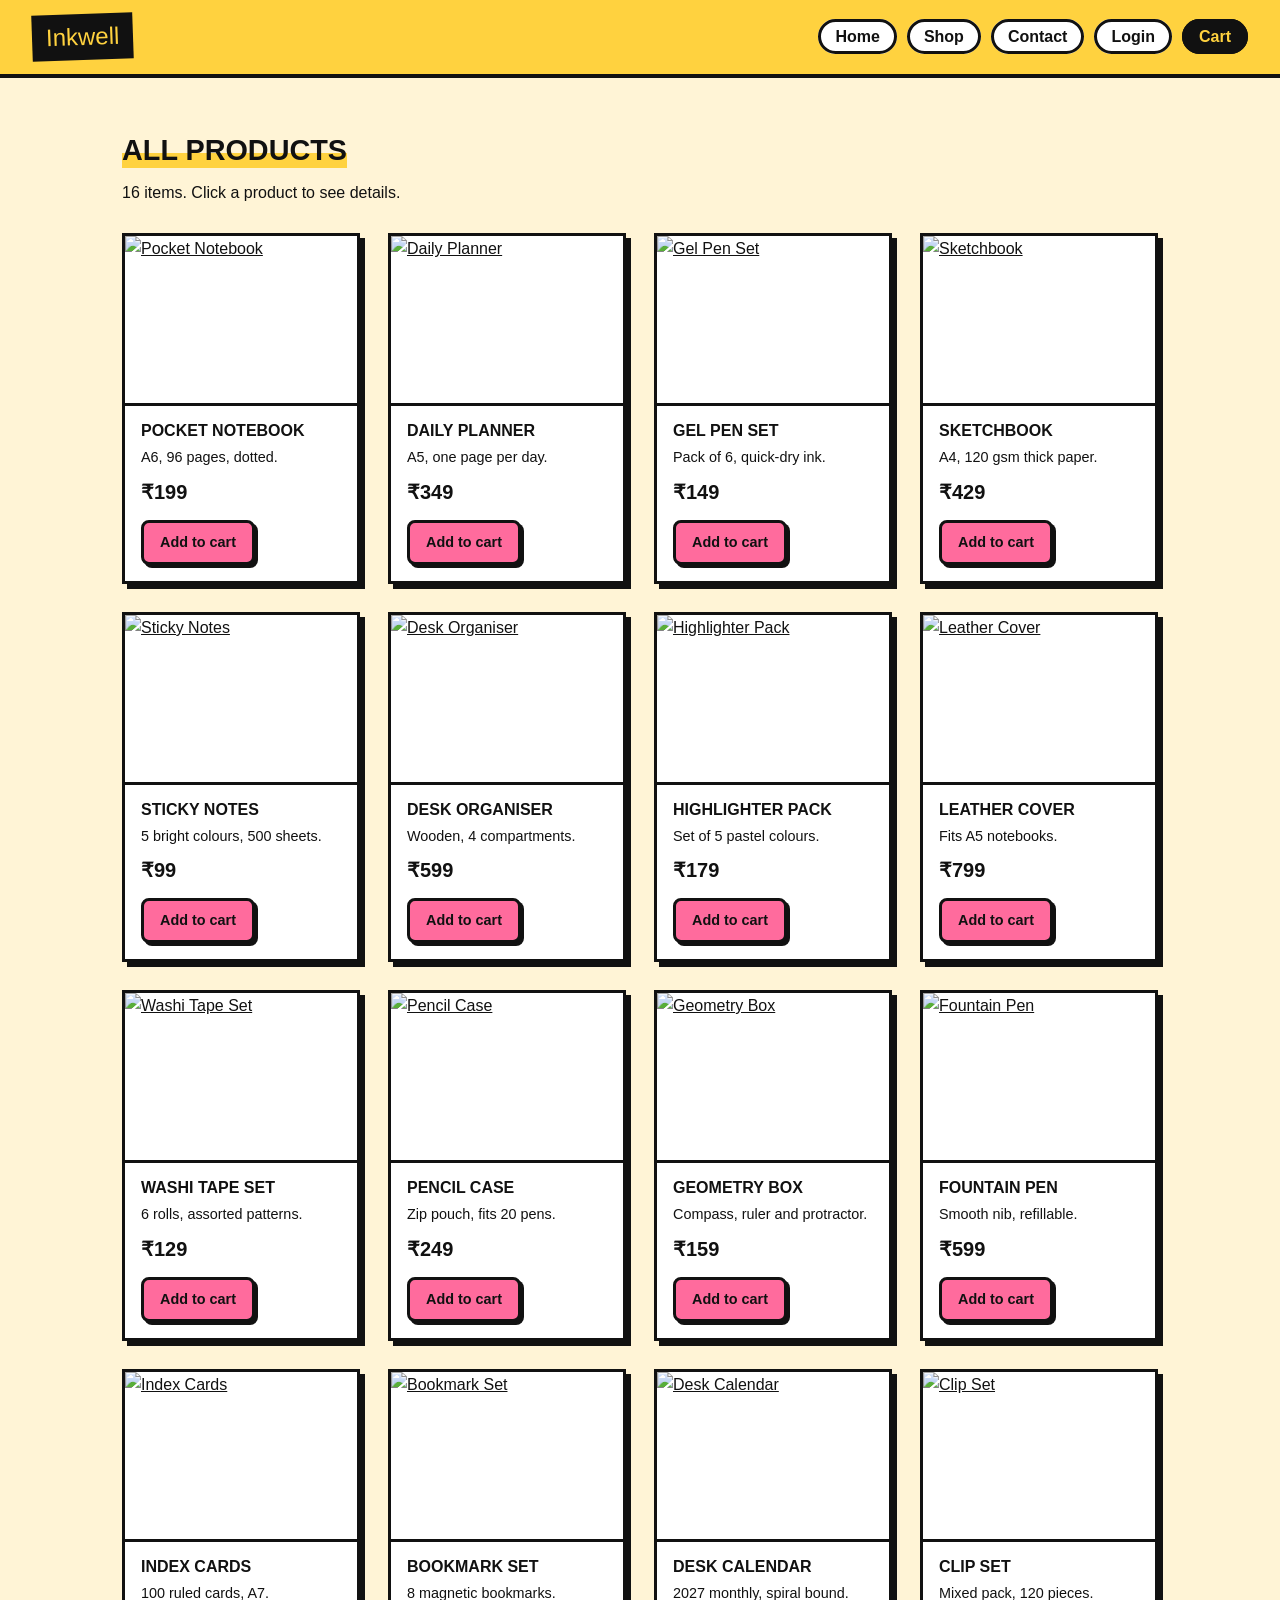
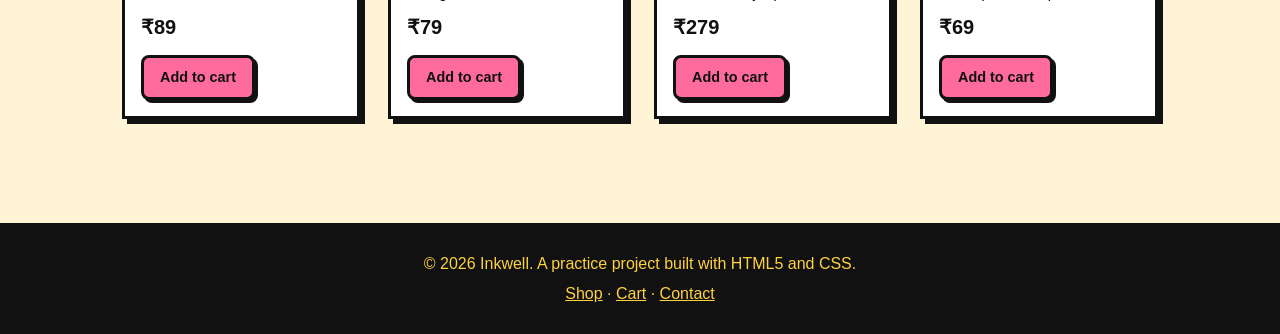
==== products.html @ 36484635 "Add files via upload" ====
<!DOCTYPE html>
<html lang="en">
<head>
  <meta charset="UTF-8">
  <meta name="viewport" content="width=device-width, initial-scale=1">
  <title>Shop – Inkwell</title>
  <link rel="stylesheet" href="style.css">
</head>
<body>
  <header class="site-header">
    <a href="index.html" class="logo">Inkwell</a>
    <nav>
      <ul class="nav-links">
        <li><a href="index.html">Home</a></li>
        <li><a href="products.html">Shop</a></li>
        <li><a href="contact.html">Contact</a></li>
        <li><a href="login.html">Login</a></li>
        <li><a href="cart.html" class="cart-link">Cart</a></li>
      </ul>
    </nav>
  </header>
  <main>
    <section class="section">
      <h2>All products</h2>
      <p class="section-intro">16 items. Click a product to see details.</p>
      <div class="product-grid">
        <article class="card">
          <a href="product.html"><img class="card-img" src="images/p1.svg" alt="Pocket Notebook"></a>
          <div class="card-body">
            <h3><a href="product.html">Pocket Notebook</a></h3>
            <p class="desc">A6, 96 pages, dotted.</p>
            <p class="price">₹199</p>
            <a href="cart.html" class="btn btn-small">Add to cart</a>
          </div>
        </article>
        <article class="card">
          <a href="product.html"><img class="card-img" src="images/p2.svg" alt="Daily Planner"></a>
          <div class="card-body">
            <h3><a href="product.html">Daily Planner</a></h3>
            <p class="desc">A5, one page per day.</p>
            <p class="price">₹349</p>
            <a href="cart.html" class="btn btn-small">Add to cart</a>
          </div>
        </article>
        <article class="card">
          <a href="product.html"><img class="card-img" src="images/p3.svg" alt="Gel Pen Set"></a>
          <div class="card-body">
            <h3><a href="product.html">Gel Pen Set</a></h3>
            <p class="desc">Pack of 6, quick-dry ink.</p>
            <p class="price">₹149</p>
            <a href="cart.html" class="btn btn-small">Add to cart</a>
          </div>
        </article>
        <article class="card">
          <a href="product.html"><img class="card-img" src="images/p4.svg" alt="Sketchbook"></a>
          <div class="card-body">
            <h3><a href="product.html">Sketchbook</a></h3>
            <p class="desc">A4, 120 gsm thick paper.</p>
            <p class="price">₹429</p>
            <a href="cart.html" class="btn btn-small">Add to cart</a>
          </div>
        </article>
        <article class="card">
          <a href="product.html"><img class="card-img" src="images/p5.svg" alt="Sticky Notes"></a>
          <div class="card-body">
            <h3><a href="product.html">Sticky Notes</a></h3>
            <p class="desc">5 bright colours, 500 sheets.</p>
            <p class="price">₹99</p>
            <a href="cart.html" class="btn btn-small">Add to cart</a>
          </div>
        </article>
        <article class="card">
          <a href="product.html"><img class="card-img" src="images/p6.svg" alt="Desk Organiser"></a>
          <div class="card-body">
            <h3><a href="product.html">Desk Organiser</a></h3>
            <p class="desc">Wooden, 4 compartments.</p>
            <p class="price">₹599</p>
            <a href="cart.html" class="btn btn-small">Add to cart</a>
          </div>
        </article>
        <article class="card">
          <a href="product.html"><img class="card-img" src="images/p7.svg" alt="Highlighter Pack"></a>
          <div class="card-body">
            <h3><a href="product.html">Highlighter Pack</a></h3>
            <p class="desc">Set of 5 pastel colours.</p>
            <p class="price">₹179</p>
            <a href="cart.html" class="btn btn-small">Add to cart</a>
          </div>
        </article>
        <article class="card">
          <a href="product.html"><img class="card-img" src="images/p8.svg" alt="Leather Cover"></a>
          <div class="card-body">
            <h3><a href="product.html">Leather Cover</a></h3>
            <p class="desc">Fits A5 notebooks.</p>
            <p class="price">₹799</p>
            <a href="cart.html" class="btn btn-small">Add to cart</a>
          </div>
        </article>

        <article class="card">
          <a href="product.html"><img class="card-img" src="images/p9.svg" alt="Washi Tape Set"></a>
          <div class="card-body">
            <h3><a href="product.html">Washi Tape Set</a></h3>
            <p class="desc">6 rolls, assorted patterns.</p>
            <p class="price">₹129</p>
            <a href="cart.html" class="btn btn-small">Add to cart</a>
          </div>
        </article>

        <article class="card">
          <a href="product.html"><img class="card-img" src="images/p10.svg" alt="Pencil Case"></a>
          <div class="card-body">
            <h3><a href="product.html">Pencil Case</a></h3>
            <p class="desc">Zip pouch, fits 20 pens.</p>
            <p class="price">₹249</p>
            <a href="cart.html" class="btn btn-small">Add to cart</a>
          </div>
        </article>

        <article class="card">
          <a href="product.html"><img class="card-img" src="images/p11.svg" alt="Geometry Box"></a>
          <div class="card-body">
            <h3><a href="product.html">Geometry Box</a></h3>
            <p class="desc">Compass, ruler and protractor.</p>
            <p class="price">₹159</p>
            <a href="cart.html" class="btn btn-small">Add to cart</a>
          </div>
        </article>

        <article class="card">
          <a href="product.html"><img class="card-img" src="images/p12.svg" alt="Fountain Pen"></a>
          <div class="card-body">
            <h3><a href="product.html">Fountain Pen</a></h3>
            <p class="desc">Smooth nib, refillable.</p>
            <p class="price">₹599</p>
            <a href="cart.html" class="btn btn-small">Add to cart</a>
          </div>
        </article>

        <article class="card">
          <a href="product.html"><img class="card-img" src="images/p13.svg" alt="Index Cards"></a>
          <div class="card-body">
            <h3><a href="product.html">Index Cards</a></h3>
            <p class="desc">100 ruled cards, A7.</p>
            <p class="price">₹89</p>
            <a href="cart.html" class="btn btn-small">Add to cart</a>
          </div>
        </article>

        <article class="card">
          <a href="product.html"><img class="card-img" src="images/p14.svg" alt="Bookmark Set"></a>
          <div class="card-body">
            <h3><a href="product.html">Bookmark Set</a></h3>
            <p class="desc">8 magnetic bookmarks.</p>
            <p class="price">₹79</p>
            <a href="cart.html" class="btn btn-small">Add to cart</a>
          </div>
        </article>

        <article class="card">
          <a href="product.html"><img class="card-img" src="images/p15.svg" alt="Desk Calendar"></a>
          <div class="card-body">
            <h3><a href="product.html">Desk Calendar</a></h3>
            <p class="desc">2027 monthly, spiral bound.</p>
            <p class="price">₹279</p>
            <a href="cart.html" class="btn btn-small">Add to cart</a>
          </div>
        </article>

        <article class="card">
          <a href="product.html"><img class="card-img" src="images/p16.svg" alt="Clip Set"></a>
          <div class="card-body">
            <h3><a href="product.html">Clip Set</a></h3>
            <p class="desc">Mixed pack, 120 pieces.</p>
            <p class="price">₹69</p>
            <a href="cart.html" class="btn btn-small">Add to cart</a>
          </div>
        </article>
      </div>
    </section>
  </main>
  <footer class="site-footer">
    <p>© 2026 Inkwell. A practice project built with HTML5 and CSS.</p>
    <p><a href="products.html">Shop</a> · <a href="cart.html">Cart</a> · <a href="contact.html">Contact</a></p>
  </footer>
</body>
</html>
---- style.css ----
/* Inkwell – bold "neo-brutalist" style: thick borders, flat colours, hard shadows.
   1 Variables  2 Reset  3 Header  4 Buttons  5 Hero  6 Sections  7 Products
   8 Detail page  9 Cart  10 Forms  11 Footer  12 Mobile */

/* 1. VARIABLES – change these to re-theme the whole site */
:root {
  --ink: #111111;        /* text, borders, shadows */
  --bg: #fff4d6;         /* page background */
  --card: #ffffff;       /* cards and form fields */
  --yellow: #ffd23f;
  --pink: #ff6b9d;
  --mint: #3ddc97;
  --on-accent: #111111;  /* text that sits on yellow / pink / mint */
  --shadow: 5px 5px 0 var(--ink);
}

/* 2. RESET */
* { margin: 0; padding: 0; box-sizing: border-box; }
html { scroll-behavior: smooth; }
body { font-family: "Trebuchet MS", Verdana, sans-serif; background: var(--bg); color: var(--ink); line-height: 1.6; }
h1, h2, h3 { font-family: "Arial Black", Impact, sans-serif; line-height: 1.15; text-transform: uppercase; }
a { color: inherit; }
a:focus-visible, button:focus-visible, input:focus-visible,
textarea:focus-visible, select:focus-visible { outline: 4px solid var(--pink); outline-offset: 2px; }

/* 3. HEADER */
.site-header {
  display: flex; justify-content: space-between; align-items: center; flex-wrap: wrap; gap: 12px;
  padding: 14px 32px; background: var(--yellow); color: var(--on-accent);
  border-bottom: 4px solid var(--ink);
  position: sticky; top: 0; z-index: 5;
}
.logo {
  font-family: "Arial Black", Impact, sans-serif; font-size: 1.5rem; text-decoration: none;
  background: var(--ink); color: var(--yellow); padding: 4px 14px; transform: rotate(-2deg);
}
.nav-links { display: flex; gap: 10px; list-style: none; flex-wrap: wrap; }
.nav-links a {
  text-decoration: none; font-weight: bold; padding: 6px 14px;
  border: 3px solid var(--ink); border-radius: 999px; background: var(--card); color: var(--ink);
}
.nav-links a:hover { background: var(--pink); color: var(--on-accent); }
.nav-links .cart-link { background: var(--ink); color: var(--yellow); }

/* 4. BUTTONS */
.btn {
  display: inline-block; background: var(--pink); color: var(--on-accent); font-weight: bold;
  padding: 12px 24px; border: 3px solid var(--ink); border-radius: 8px;
  box-shadow: var(--shadow); text-decoration: none; font-size: 1rem; cursor: pointer;
  transition: transform .1s, box-shadow .1s;
}
.btn:hover { transform: translate(3px, 3px); box-shadow: 2px 2px 0 var(--ink); }
.btn-small { padding: 8px 16px; font-size: 0.9rem; box-shadow: 3px 3px 0 var(--ink); }

/* 5. HERO */
.hero {
  display: flex; align-items: center; justify-content: space-between; gap: 40px;
  max-width: 1100px; margin: 32px auto 0; padding: 48px 40px;
  background: var(--mint); color: var(--on-accent);
  border: 4px solid var(--ink); box-shadow: 8px 8px 0 var(--ink);
}
.hero-text { flex: 1; }
.hero h1 { font-size: 2.8rem; margin-bottom: 16px; }
.hero p { max-width: 440px; margin-bottom: 24px; font-size: 1.1rem; }
.hero-art { flex: 1; display: flex; justify-content: center; }
.book {
  width: 220px; height: 290px; background: var(--yellow);
  border: 4px solid var(--ink); border-left: 22px solid var(--pink); border-radius: 4px 14px 14px 4px;
  display: flex; align-items: center; justify-content: center;
  transform: rotate(5deg); box-shadow: 8px 8px 0 var(--ink);
}
.book-label { background: var(--card); color: var(--ink); border: 3px solid var(--ink); padding: 8px 16px; font-family: "Arial Black", Impact, sans-serif; text-transform: uppercase; }

/* 6. SECTIONS */
.section { max-width: 1100px; margin: 0 auto; padding: 56px 32px; }
.section h2 {
  display: inline-block; font-size: 1.8rem; margin-bottom: 12px;
  background: linear-gradient(transparent 55%, var(--yellow) 55%); color: var(--ink);
}
.section-intro { margin-bottom: 28px; }
.center { text-align: center; }
.why-grid { display: grid; grid-template-columns: repeat(auto-fit, minmax(220px, 1fr)); gap: 24px; margin-top: 20px; }
.why-grid > div { border: 3px solid var(--ink); background: var(--card); padding: 20px; box-shadow: var(--shadow); }
.why-grid > div:nth-child(1) { background: var(--yellow); color: var(--on-accent); }
.why-grid > div:nth-child(2) { background: var(--pink); color: var(--on-accent); }
.why-grid > div:nth-child(3) { background: var(--mint); color: var(--on-accent); }
.why-grid h3 { margin-bottom: 6px; font-size: 1.1rem; }

/* 7. PRODUCT GRID + CARDS */
.product-grid { display: grid; grid-template-columns: repeat(auto-fit, minmax(220px, 1fr)); gap: 28px; }
.card { background: var(--card); border: 3px solid var(--ink); box-shadow: var(--shadow); transition: transform .15s; }
.card:hover { transform: translate(-3px, -3px) rotate(-1deg); }
.card-img { display: block; width: 100%; height: 170px; object-fit: cover; border-bottom: 3px solid var(--ink); }
.card-body { padding: 16px; }
.card-body h3 { font-size: 1rem; }
.card-body h3 a { text-decoration: none; }
.card-body h3 a:hover { background: var(--yellow); color: var(--on-accent); }
.desc { font-size: 0.9rem; margin: 6px 0; }
.price { font-weight: bold; font-size: 1.25rem; margin-bottom: 12px; }

/* 8. PRODUCT DETAIL PAGE */
.crumbs { font-size: 0.9rem; margin-bottom: 24px; }
.detail { display: flex; gap: 40px; align-items: flex-start; }
.detail-img { display: block; flex: 1; min-width: 0; width: 100%; height: 380px; object-fit: cover; border: 4px solid var(--ink); box-shadow: 8px 8px 0 var(--ink); }
.detail-info { flex: 1; }
.detail-info h1 { font-size: 2rem; }
.price.big { font-size: 2rem; margin: 8px 0 16px; }
.specs { margin: 16px 0 24px 20px; }
.buy-form { display: flex; flex-direction: column; gap: 8px; max-width: 280px; }

/* 9. CART */
.cart-table { width: 100%; border-collapse: collapse; margin: 20px 0 24px; background: var(--card); border: 3px solid var(--ink); }
.cart-table th { background: var(--ink); color: var(--yellow); text-transform: uppercase; font-size: 0.85rem; }
.cart-table th, .cart-table td { padding: 12px; text-align: left; border-bottom: 2px solid var(--ink); }
.summary { max-width: 340px; margin: 0 0 24px auto; padding: 20px; background: var(--yellow); color: var(--on-accent); border: 3px solid var(--ink); box-shadow: var(--shadow); }
.summary p { display: flex; justify-content: space-between; margin-bottom: 8px; }
.summary .total { font-weight: bold; font-size: 1.2rem; border-top: 3px solid var(--ink); padding-top: 8px; margin-bottom: 16px; }

/* 10. FORMS */
.form { display: flex; flex-direction: column; gap: 8px; max-width: 480px; }
.form h2 { margin-bottom: 8px; }
label { font-weight: bold; }
input, textarea, select {
  padding: 10px; border: 3px solid var(--ink); border-radius: 0;
  font-size: 1rem; font-family: inherit; background: var(--card); color: var(--ink);
}
.form .btn, .buy-form .btn { margin-top: 12px; align-self: flex-start; }
fieldset { border: 3px solid var(--ink); padding: 16px; display: flex; flex-direction: column; gap: 8px; background: var(--card); }
legend { padding: 0 8px; font-weight: bold; text-transform: uppercase; background: var(--yellow); color: var(--on-accent); border: 3px solid var(--ink); }
.radio { display: flex; align-items: center; gap: 8px; }
.radio input { padding: 0; accent-color: var(--pink); }
.total-line { font-size: 1.2rem; margin-top: 8px; }
.two-col { display: grid; grid-template-columns: 1fr 1fr; gap: 48px; }
.gap { margin-top: 16px; }

/* 11. FOOTER */
.site-footer { background: var(--ink); color: var(--yellow); text-align: center; padding: 24px; margin-top: 48px; }
.site-footer p { margin: 4px 0; }
.site-footer a:hover { color: var(--pink); }

/* Reviews + newsletter (home page) */
.review-grid { display: grid; grid-template-columns: repeat(auto-fit, minmax(260px, 1fr)); gap: 24px; }
.review { border: 3px solid var(--ink); background: var(--card); padding: 20px; box-shadow: var(--shadow); }
.review:nth-child(2) { background: var(--yellow); color: var(--on-accent); }
.stars { font-size: 1.3rem; letter-spacing: 2px; margin-bottom: 8px; }
.who { font-weight: bold; margin-top: 12px; }
.newsletter { background: var(--pink); color: var(--on-accent); border: 4px solid var(--ink); box-shadow: 8px 8px 0 var(--ink); padding: 40px 32px; text-align: center; }
.newsletter h2 { background: none; }
.newsletter p { margin-bottom: 20px; }
.news-form { display: flex; gap: 12px; justify-content: center; flex-wrap: wrap; }
.news-form input { flex: 1; min-width: 220px; max-width: 340px; color: #111; background: #fff; }
.visually-hidden { position: absolute; width: 1px; height: 1px; overflow: hidden; clip: rect(0 0 0 0); white-space: nowrap; }

/* 12. MOBILE (700px wide or smaller) */
@media (max-width: 700px) {
  .site-header { flex-direction: column; padding: 12px 16px; position: static; }
  .nav-links { justify-content: center; }
  .hero { flex-direction: column; margin: 20px 16px 0; padding: 32px 20px; text-align: center; }
  .hero h1 { font-size: 2rem; }
  .hero p { margin-left: auto; margin-right: auto; }
  .section { padding: 40px 20px; }
  .detail, .two-col { display: flex; flex-direction: column; gap: 24px; }
  .detail-img { flex: none; height: 240px; }
  .summary { max-width: none; }
}
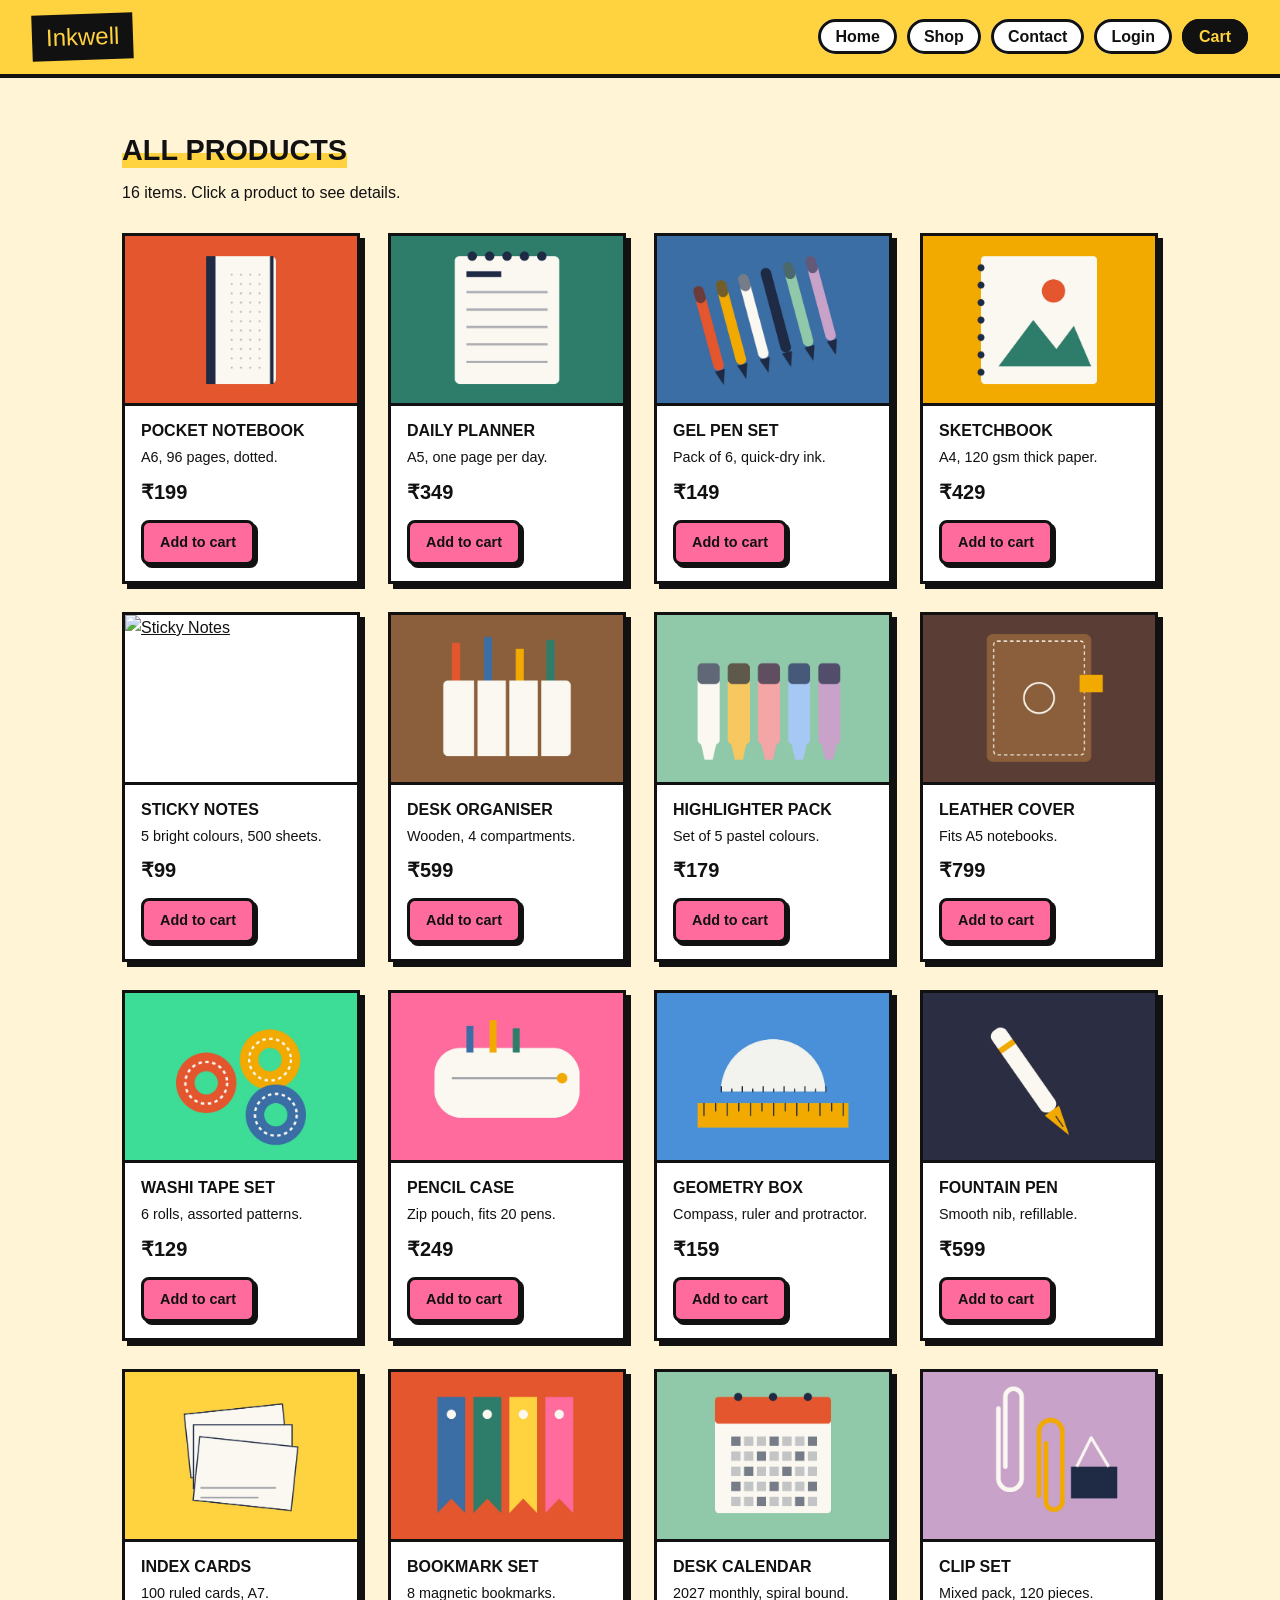
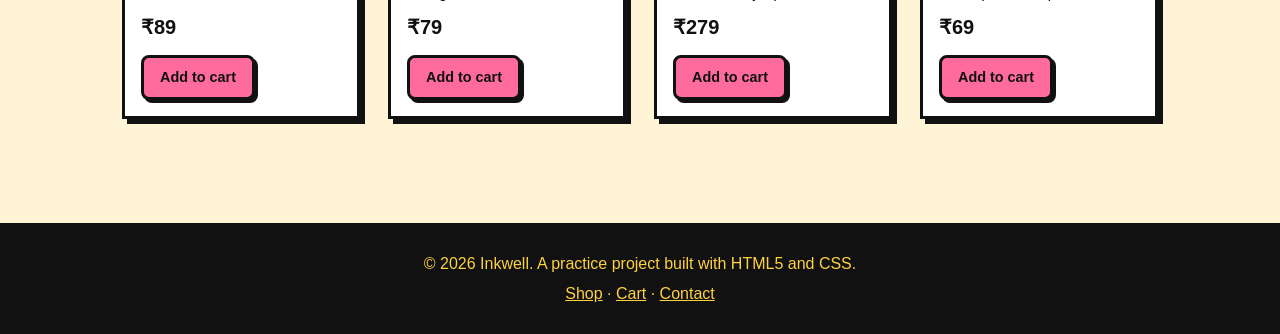
==== commit 6c17a0f4: "Update products.html" ====
--- a/products.html
+++ b/products.html
@@ -25,7 +25,7 @@
       <p class="section-intro">16 items. Click a product to see details.</p>
       <div class="product-grid">
         <article class="card">
-          <a href="product.html"><img class="card-img" src="images/p1.svg" alt="Pocket Notebook"></a>
+          <a href="product.html"><img class="card-img" src="images/p1.jpg" alt="Pocket Notebook"></a>
           <div class="card-body">
             <h3><a href="product.html">Pocket Notebook</a></h3>
             <p class="desc">A6, 96 pages, dotted.</p>
@@ -34,7 +34,7 @@
           </div>
         </article>
         <article class="card">
-          <a href="product.html"><img class="card-img" src="images/p2.svg" alt="Daily Planner"></a>
+          <a href="product.html"><img class="card-img" src="images/p2.jpg" alt="Daily Planner"></a>
           <div class="card-body">
             <h3><a href="product.html">Daily Planner</a></h3>
             <p class="desc">A5, one page per day.</p>
@@ -43,7 +43,7 @@
           </div>
         </article>
         <article class="card">
-          <a href="product.html"><img class="card-img" src="images/p3.svg" alt="Gel Pen Set"></a>
+          <a href="product.html"><img class="card-img" src="images/p3.jpg" alt="Gel Pen Set"></a>
           <div class="card-body">
             <h3><a href="product.html">Gel Pen Set</a></h3>
             <p class="desc">Pack of 6, quick-dry ink.</p>
@@ -52,7 +52,7 @@
           </div>
         </article>
         <article class="card">
-          <a href="product.html"><img class="card-img" src="images/p4.svg" alt="Sketchbook"></a>
+          <a href="product.html"><img class="card-img" src="images/p4.jpg" alt="Sketchbook"></a>
           <div class="card-body">
             <h3><a href="product.html">Sketchbook</a></h3>
             <p class="desc">A4, 120 gsm thick paper.</p>
@@ -61,7 +61,7 @@
           </div>
         </article>
         <article class="card">
-          <a href="product.html"><img class="card-img" src="images/p5.svg" alt="Sticky Notes"></a>
+          <a href="product.html"><img class="card-img" src="images/p5.jg" alt="Sticky Notes"></a>
           <div class="card-body">
             <h3><a href="product.html">Sticky Notes</a></h3>
             <p class="desc">5 bright colours, 500 sheets.</p>
@@ -70,7 +70,7 @@
           </div>
         </article>
         <article class="card">
-          <a href="product.html"><img class="card-img" src="images/p6.svg" alt="Desk Organiser"></a>
+          <a href="product.html"><img class="card-img" src="images/p6.jpg" alt="Desk Organiser"></a>
           <div class="card-body">
             <h3><a href="product.html">Desk Organiser</a></h3>
             <p class="desc">Wooden, 4 compartments.</p>
@@ -79,7 +79,7 @@
           </div>
         </article>
         <article class="card">
-          <a href="product.html"><img class="card-img" src="images/p7.svg" alt="Highlighter Pack"></a>
+          <a href="product.html"><img class="card-img" src="images/p7.jpg" alt="Highlighter Pack"></a>
           <div class="card-body">
             <h3><a href="product.html">Highlighter Pack</a></h3>
             <p class="desc">Set of 5 pastel colours.</p>
@@ -88,7 +88,7 @@
           </div>
         </article>
         <article class="card">
-          <a href="product.html"><img class="card-img" src="images/p8.svg" alt="Leather Cover"></a>
+          <a href="product.html"><img class="card-img" src="images/p8.jpg" alt="Leather Cover"></a>
           <div class="card-body">
             <h3><a href="product.html">Leather Cover</a></h3>
             <p class="desc">Fits A5 notebooks.</p>
@@ -98,7 +98,7 @@
         </article>
 
         <article class="card">
-          <a href="product.html"><img class="card-img" src="images/p9.svg" alt="Washi Tape Set"></a>
+          <a href="product.html"><img class="card-img" src="images/p9.jpg" alt="Washi Tape Set"></a>
           <div class="card-body">
             <h3><a href="product.html">Washi Tape Set</a></h3>
             <p class="desc">6 rolls, assorted patterns.</p>
@@ -108,7 +108,7 @@
         </article>
 
         <article class="card">
-          <a href="product.html"><img class="card-img" src="images/p10.svg" alt="Pencil Case"></a>
+          <a href="product.html"><img class="card-img" src="images/p10.jpg" alt="Pencil Case"></a>
           <div class="card-body">
             <h3><a href="product.html">Pencil Case</a></h3>
             <p class="desc">Zip pouch, fits 20 pens.</p>
@@ -118,7 +118,7 @@
         </article>
 
         <article class="card">
-          <a href="product.html"><img class="card-img" src="images/p11.svg" alt="Geometry Box"></a>
+          <a href="product.html"><img class="card-img" src="images/p11.jpg" alt="Geometry Box"></a>
           <div class="card-body">
             <h3><a href="product.html">Geometry Box</a></h3>
             <p class="desc">Compass, ruler and protractor.</p>
@@ -128,7 +128,7 @@
         </article>
 
         <article class="card">
-          <a href="product.html"><img class="card-img" src="images/p12.svg" alt="Fountain Pen"></a>
+          <a href="product.html"><img class="card-img" src="images/p12.jpg" alt="Fountain Pen"></a>
           <div class="card-body">
             <h3><a href="product.html">Fountain Pen</a></h3>
             <p class="desc">Smooth nib, refillable.</p>
@@ -138,7 +138,7 @@
         </article>
 
         <article class="card">
-          <a href="product.html"><img class="card-img" src="images/p13.svg" alt="Index Cards"></a>
+          <a href="product.html"><img class="card-img" src="images/p13.jpg" alt="Index Cards"></a>
           <div class="card-body">
             <h3><a href="product.html">Index Cards</a></h3>
             <p class="desc">100 ruled cards, A7.</p>
@@ -148,7 +148,7 @@
         </article>
 
         <article class="card">
-          <a href="product.html"><img class="card-img" src="images/p14.svg" alt="Bookmark Set"></a>
+          <a href="product.html"><img class="card-img" src="images/p14.jpg" alt="Bookmark Set"></a>
           <div class="card-body">
             <h3><a href="product.html">Bookmark Set</a></h3>
             <p class="desc">8 magnetic bookmarks.</p>
@@ -158,7 +158,7 @@
         </article>
 
         <article class="card">
-          <a href="product.html"><img class="card-img" src="images/p15.svg" alt="Desk Calendar"></a>
+          <a href="product.html"><img class="card-img" src="images/p15.jpg" alt="Desk Calendar"></a>
           <div class="card-body">
             <h3><a href="product.html">Desk Calendar</a></h3>
             <p class="desc">2027 monthly, spiral bound.</p>
@@ -168,7 +168,7 @@
         </article>
 
         <article class="card">
-          <a href="product.html"><img class="card-img" src="images/p16.svg" alt="Clip Set"></a>
+          <a href="product.html"><img class="card-img" src="images/p16.jpg" alt="Clip Set"></a>
           <div class="card-body">
             <h3><a href="product.html">Clip Set</a></h3>
             <p class="desc">Mixed pack, 120 pieces.</p>
